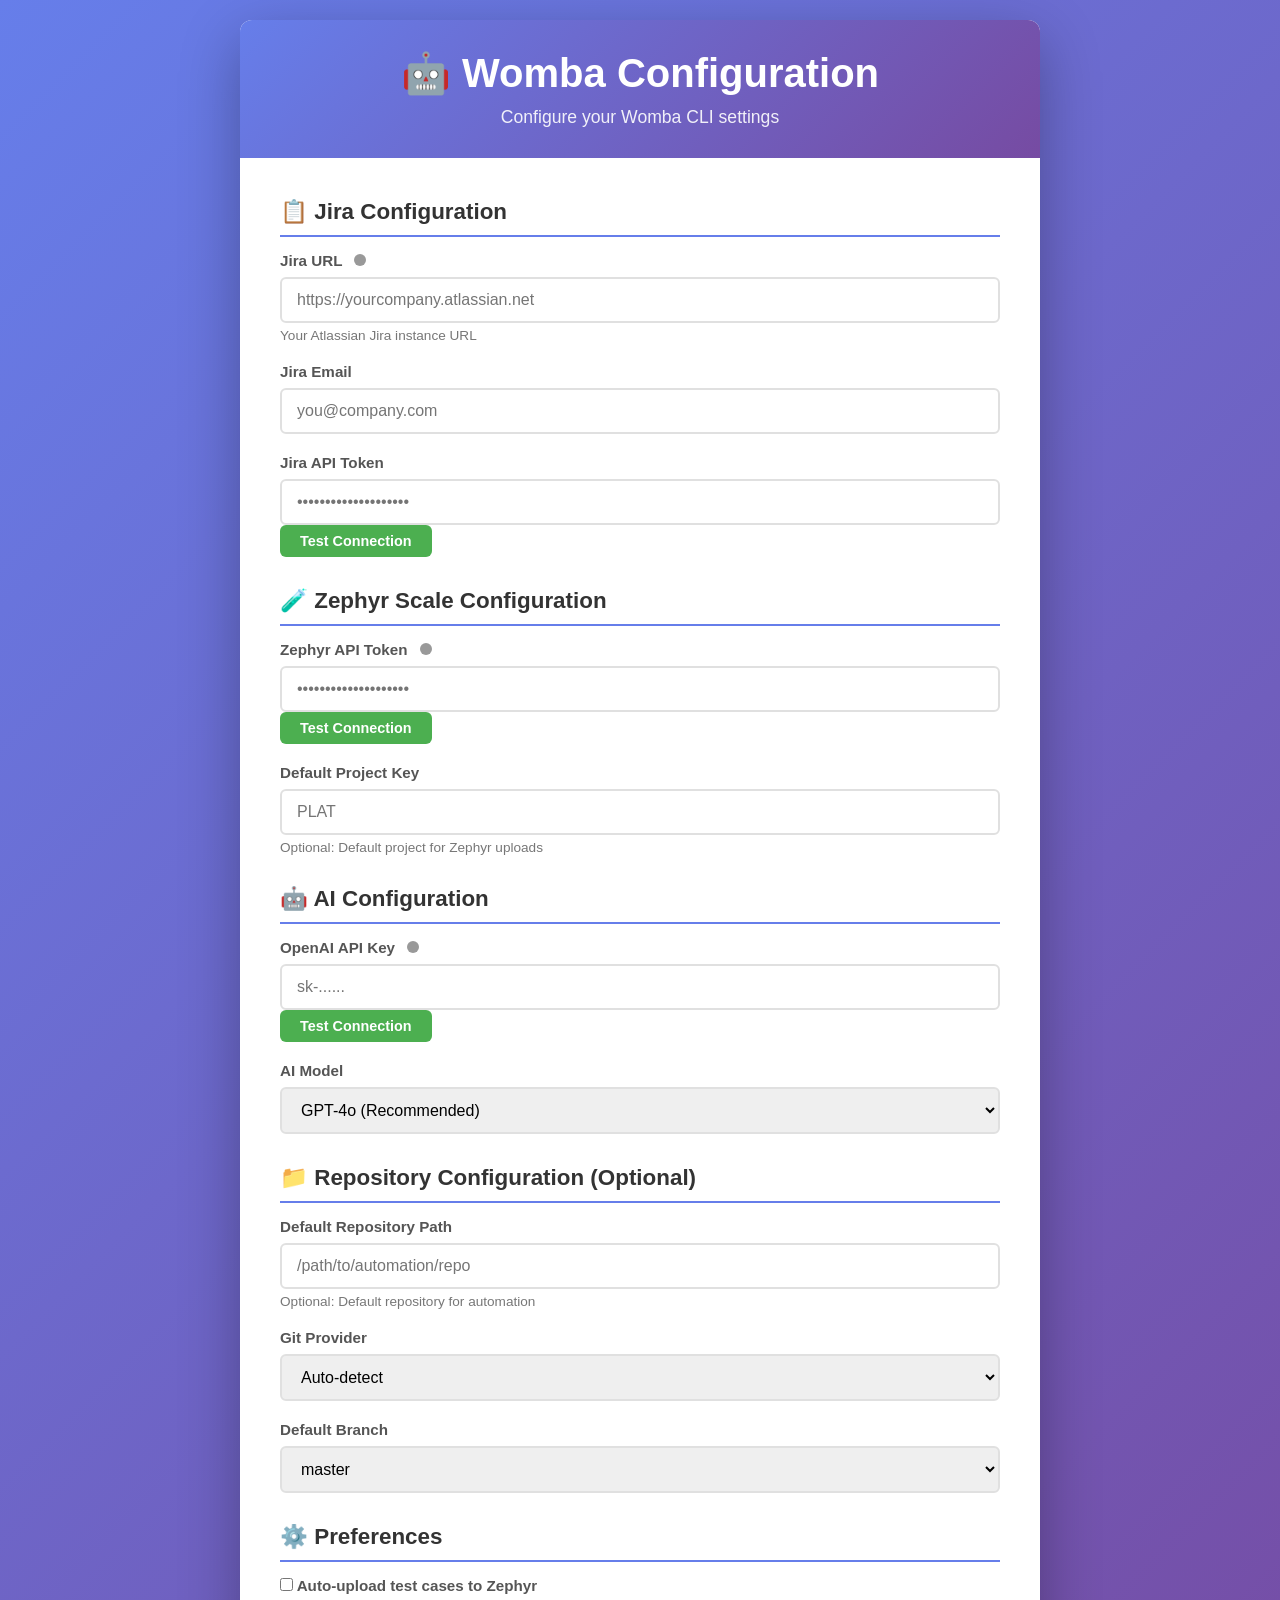
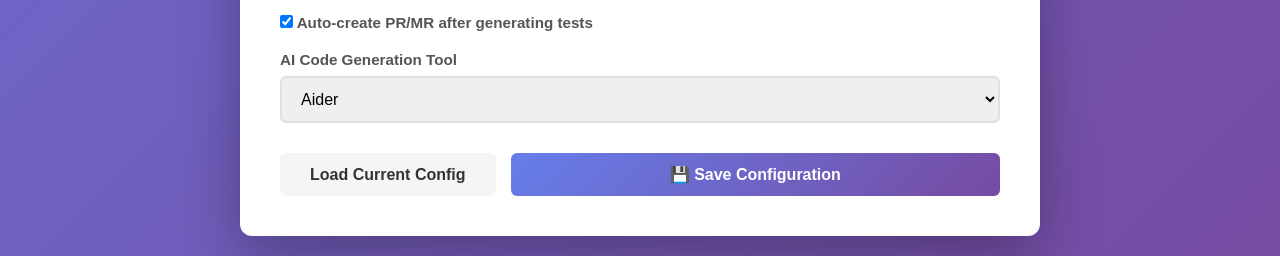
==== src/web/static/config.html @ de4aa622 "feat: Add web UI configuration page Phase 4 (Partial): Web UI for Configuration - Create beautiful, " ====
<!DOCTYPE html>
<html lang="en">
<head>
    <meta charset="UTF-8">
    <meta name="viewport" content="width=device-width, initial-scale=1.0">
    <title>Womba - Configuration</title>
    <style>
        * {
            margin: 0;
            padding: 0;
            box-sizing: border-box;
        }
        
        body {
            font-family: -apple-system, BlinkMacSystemFont, "Segoe UI", Roboto, "Helvetica Neue", Arial, sans-serif;
            background: linear-gradient(135deg, #667eea 0%, #764ba2 100%);
            min-height: 100vh;
            padding: 20px;
        }
        
        .container {
            max-width: 800px;
            margin: 0 auto;
            background: white;
            border-radius: 12px;
            box-shadow: 0 20px 60px rgba(0, 0, 0, 0.3);
            overflow: hidden;
        }
        
        .header {
            background: linear-gradient(135deg, #667eea 0%, #764ba2 100%);
            color: white;
            padding: 30px;
            text-align: center;
        }
        
        .header h1 {
            font-size: 2.5rem;
            margin-bottom: 10px;
        }
        
        .header p {
            opacity: 0.9;
            font-size: 1.1rem;
        }
        
        .content {
            padding: 40px;
        }
        
        .form-section {
            margin-bottom: 30px;
        }
        
        .form-section h2 {
            font-size: 1.4rem;
            color: #333;
            margin-bottom: 15px;
            padding-bottom: 10px;
            border-bottom: 2px solid #667eea;
        }
        
        .form-group {
            margin-bottom: 20px;
        }
        
        .form-group label {
            display: block;
            font-weight: 600;
            color: #555;
            margin-bottom: 8px;
            font-size: 0.95rem;
        }
        
        .form-group input[type="text"],
        .form-group input[type="password"],
        .form-group select {
            width: 100%;
            padding: 12px 15px;
            border: 2px solid #e0e0e0;
            border-radius: 6px;
            font-size: 1rem;
            transition: border-color 0.3s;
        }
        
        .form-group input:focus,
        .form-group select:focus {
            outline: none;
            border-color: #667eea;
        }
        
        .form-group small {
            display: block;
            color: #777;
            margin-top: 5px;
            font-size: 0.85rem;
        }
        
        .status-indicator {
            display: inline-block;
            width: 12px;
            height: 12px;
            border-radius: 50%;
            margin-left: 8px;
        }
        
        .status-indicator.valid {
            background: #4caf50;
        }
        
        .status-indicator.invalid {
            background: #f44336;
        }
        
        .status-indicator.unknown {
            background: #999;
        }
        
        .button-group {
            display: flex;
            gap: 15px;
            margin-top: 30px;
        }
        
        button {
            padding: 12px 30px;
            border: none;
            border-radius: 6px;
            font-size: 1rem;
            font-weight: 600;
            cursor: pointer;
            transition: all 0.3s;
        }
        
        button.primary {
            background: linear-gradient(135deg, #667eea 0%, #764ba2 100%);
            color: white;
            flex: 1;
        }
        
        button.primary:hover {
            transform: translateY(-2px);
            box-shadow: 0 8px 20px rgba(102, 126, 234, 0.4);
        }
        
        button.secondary {
            background: #f5f5f5;
            color: #333;
        }
        
        button.secondary:hover {
            background: #e0e0e0;
        }
        
        button.test {
            background: #4caf50;
            color: white;
            padding: 8px 20px;
            font-size: 0.9rem;
        }
        
        button.test:hover {
            background: #45a049;
        }
        
        .notification {
            padding: 15px;
            border-radius: 6px;
            margin-bottom: 20px;
            display: none;
        }
        
        .notification.success {
            background: #e8f5e9;
            color: #2e7d32;
            border-left: 4px solid #4caf50;
        }
        
        .notification.error {
            background: #ffebee;
            color: #c62828;
            border-left: 4px solid #f44336;
        }
        
        .notification.show {
            display: block;
        }
    </style>
</head>
<body>
    <div class="container">
        <div class="header">
            <h1>🤖 Womba Configuration</h1>
            <p>Configure your Womba CLI settings</p>
        </div>
        
        <div class="content">
            <div id="notification" class="notification"></div>
            
            <form id="configForm">
                <!-- Jira Settings -->
                <div class="form-section">
                    <h2>📋 Jira Configuration</h2>
                    
                    <div class="form-group">
                        <label for="jiraUrl">
                            Jira URL
                            <span class="status-indicator unknown" id="jiraStatus"></span>
                        </label>
                        <input type="text" id="jiraUrl" name="jira_url" placeholder="https://yourcompany.atlassian.net" required>
                        <small>Your Atlassian Jira instance URL</small>
                    </div>
                    
                    <div class="form-group">
                        <label for="jiraEmail">Jira Email</label>
                        <input type="text" id="jiraEmail" name="jira_email" placeholder="you@company.com">
                    </div>
                    
                    <div class="form-group">
                        <label for="jiraApiToken">Jira API Token</label>
                        <input type="password" id="jiraApiToken" name="jira_api_token" placeholder="••••••••••••••••••••" required>
                        <button type="button" class="test" onclick="testJiraConnection()">Test Connection</button>
                    </div>
                </div>
                
                <!-- Zephyr Settings -->
                <div class="form-section">
                    <h2>🧪 Zephyr Scale Configuration</h2>
                    
                    <div class="form-group">
                        <label for="zephyrApiToken">
                            Zephyr API Token
                            <span class="status-indicator unknown" id="zephyrStatus"></span>
                        </label>
                        <input type="password" id="zephyrApiToken" name="zephyr_api_token" placeholder="••••••••••••••••••••" required>
                        <button type="button" class="test" onclick="testZephyrConnection()">Test Connection</button>
                    </div>
                    
                    <div class="form-group">
                        <label for="projectKey">Default Project Key</label>
                        <input type="text" id="projectKey" name="project_key" placeholder="PLAT">
                        <small>Optional: Default project for Zephyr uploads</small>
                    </div>
                </div>
                
                <!-- AI Settings -->
                <div class="form-section">
                    <h2>🤖 AI Configuration</h2>
                    
                    <div class="form-group">
                        <label for="openaiApiKey">
                            OpenAI API Key
                            <span class="status-indicator unknown" id="openaiStatus"></span>
                        </label>
                        <input type="password" id="openaiApiKey" name="openai_api_key" placeholder="sk-......" required>
                        <button type="button" class="test" onclick="testOpenAIConnection()">Test Connection</button>
                    </div>
                    
                    <div class="form-group">
                        <label for="aiModel">AI Model</label>
                        <select id="aiModel" name="ai_model">
                            <option value="gpt-4o" selected>GPT-4o (Recommended)</option>
                            <option value="gpt-4-turbo">GPT-4 Turbo</option>
                            <option value="gpt-4">GPT-4</option>
                        </select>
                    </div>
                </div>
                
                <!-- Repository Settings -->
                <div class="form-section">
                    <h2>📁 Repository Configuration (Optional)</h2>
                    
                    <div class="form-group">
                        <label for="repoPath">Default Repository Path</label>
                        <input type="text" id="repoPath" name="repo_path" placeholder="/path/to/automation/repo">
                        <small>Optional: Default repository for automation</small>
                    </div>
                    
                    <div class="form-group">
                        <label for="gitProvider">Git Provider</label>
                        <select id="gitProvider" name="git_provider">
                            <option value="auto" selected>Auto-detect</option>
                            <option value="gitlab">GitLab</option>
                            <option value="github">GitHub</option>
                        </select>
                    </div>
                    
                    <div class="form-group">
                        <label for="defaultBranch">Default Branch</label>
                        <select id="defaultBranch" name="default_branch">
                            <option value="master" selected>master</option>
                            <option value="main">main</option>
                        </select>
                    </div>
                </div>
                
                <!-- Preferences -->
                <div class="form-section">
                    <h2>⚙️ Preferences</h2>
                    
                    <div class="form-group">
                        <label>
                            <input type="checkbox" id="autoUpload" name="auto_upload">
                            Auto-upload test cases to Zephyr
                        </label>
                    </div>
                    
                    <div class="form-group">
                        <label>
                            <input type="checkbox" id="autoCreatePR" name="auto_create_pr" checked>
                            Auto-create PR/MR after generating tests
                        </label>
                    </div>
                    
                    <div class="form-group">
                        <label for="aiTool">AI Code Generation Tool</label>
                        <select id="aiTool" name="ai_tool">
                            <option value="aider" selected>Aider</option>
                            <option value="cursor">Cursor</option>
                        </select>
                    </div>
                </div>
                
                <!-- Action Buttons -->
                <div class="button-group">
                    <button type="button" class="secondary" onclick="loadConfig()">Load Current Config</button>
                    <button type="submit" class="primary">💾 Save Configuration</button>
                </div>
            </form>
        </div>
    </div>
    
    <script>
        // Load configuration on page load
        window.addEventListener('DOMContentLoaded', loadConfig);
        
        async function loadConfig() {
            try {
                const response = await fetch('/api/v1/config');
                if (response.ok) {
                    const config = await response.json();
                    
                    // Populate form fields
                    Object.keys(config).forEach(key => {
                        const input = document.querySelector(`[name="${key}"]`);
                        if (input) {
                            if (input.type === 'checkbox') {
                                input.checked = config[key];
                            } else {
                                input.value = config[key] || '';
                            }
                        }
                    });
                    
                    showNotification('Configuration loaded successfully', 'success');
                }
            } catch (error) {
                console.error('Failed to load config:', error);
            }
        }
        
        document.getElementById('configForm').addEventListener('submit', async (e) => {
            e.preventDefault();
            
            const formData = new FormData(e.target);
            const config = Object.fromEntries(formData.entries());
            
            // Convert checkboxes
            config.auto_upload = document.getElementById('autoUpload').checked;
            config.auto_create_pr = document.getElementById('autoCreatePR').checked;
            
            try {
                const response = await fetch('/api/v1/config', {
                    method: 'POST',
                    headers: {
                        'Content-Type': 'application/json'
                    },
                    body: JSON.stringify(config)
                });
                
                if (response.ok) {
                    showNotification('✅ Configuration saved successfully!', 'success');
                } else {
                    showNotification('❌ Failed to save configuration', 'error');
                }
            } catch (error) {
                showNotification('❌ Error: ' + error.message, 'error');
            }
        });
        
        async function testJiraConnection() {
            const jiraUrl = document.getElementById('jiraUrl').value;
            const jiraToken = document.getElementById('jiraApiToken').value;
            
            if (!jiraUrl || !jiraToken) {
                showNotification('Please enter Jira URL and API token', 'error');
                return;
            }
            
            const indicator = document.getElementById('jiraStatus');
            indicator.className = 'status-indicator unknown';
            
            try {
                const response = await fetch('/api/v1/config/validate', {
                    method: 'POST',
                    headers: { 'Content-Type': 'application/json' },
                    body: JSON.stringify({ service: 'jira', jira_url: jiraUrl, jira_api_token: jiraToken })
                });
                
                if (response.ok) {
                    indicator.className = 'status-indicator valid';
                    showNotification('✅ Jira connection successful!', 'success');
                } else {
                    indicator.className = 'status-indicator invalid';
                    showNotification('❌ Jira connection failed', 'error');
                }
            } catch (error) {
                indicator.className = 'status-indicator invalid';
                showNotification('❌ Error: ' + error.message, 'error');
            }
        }
        
        async function testZephyrConnection() {
            // Similar to testJiraConnection
            showNotification('Zephyr validation coming soon!', 'success');
        }
        
        async function testOpenAIConnection() {
            // Similar to testJiraConnection
            showNotification('OpenAI validation coming soon!', 'success');
        }
        
        function showNotification(message, type) {
            const notification = document.getElementById('notification');
            notification.textContent = message;
            notification.className = `notification ${type} show`;
            
            setTimeout(() => {
                notification.classList.remove('show');
            }, 5000);
        }
    </script>
</body>
</html>
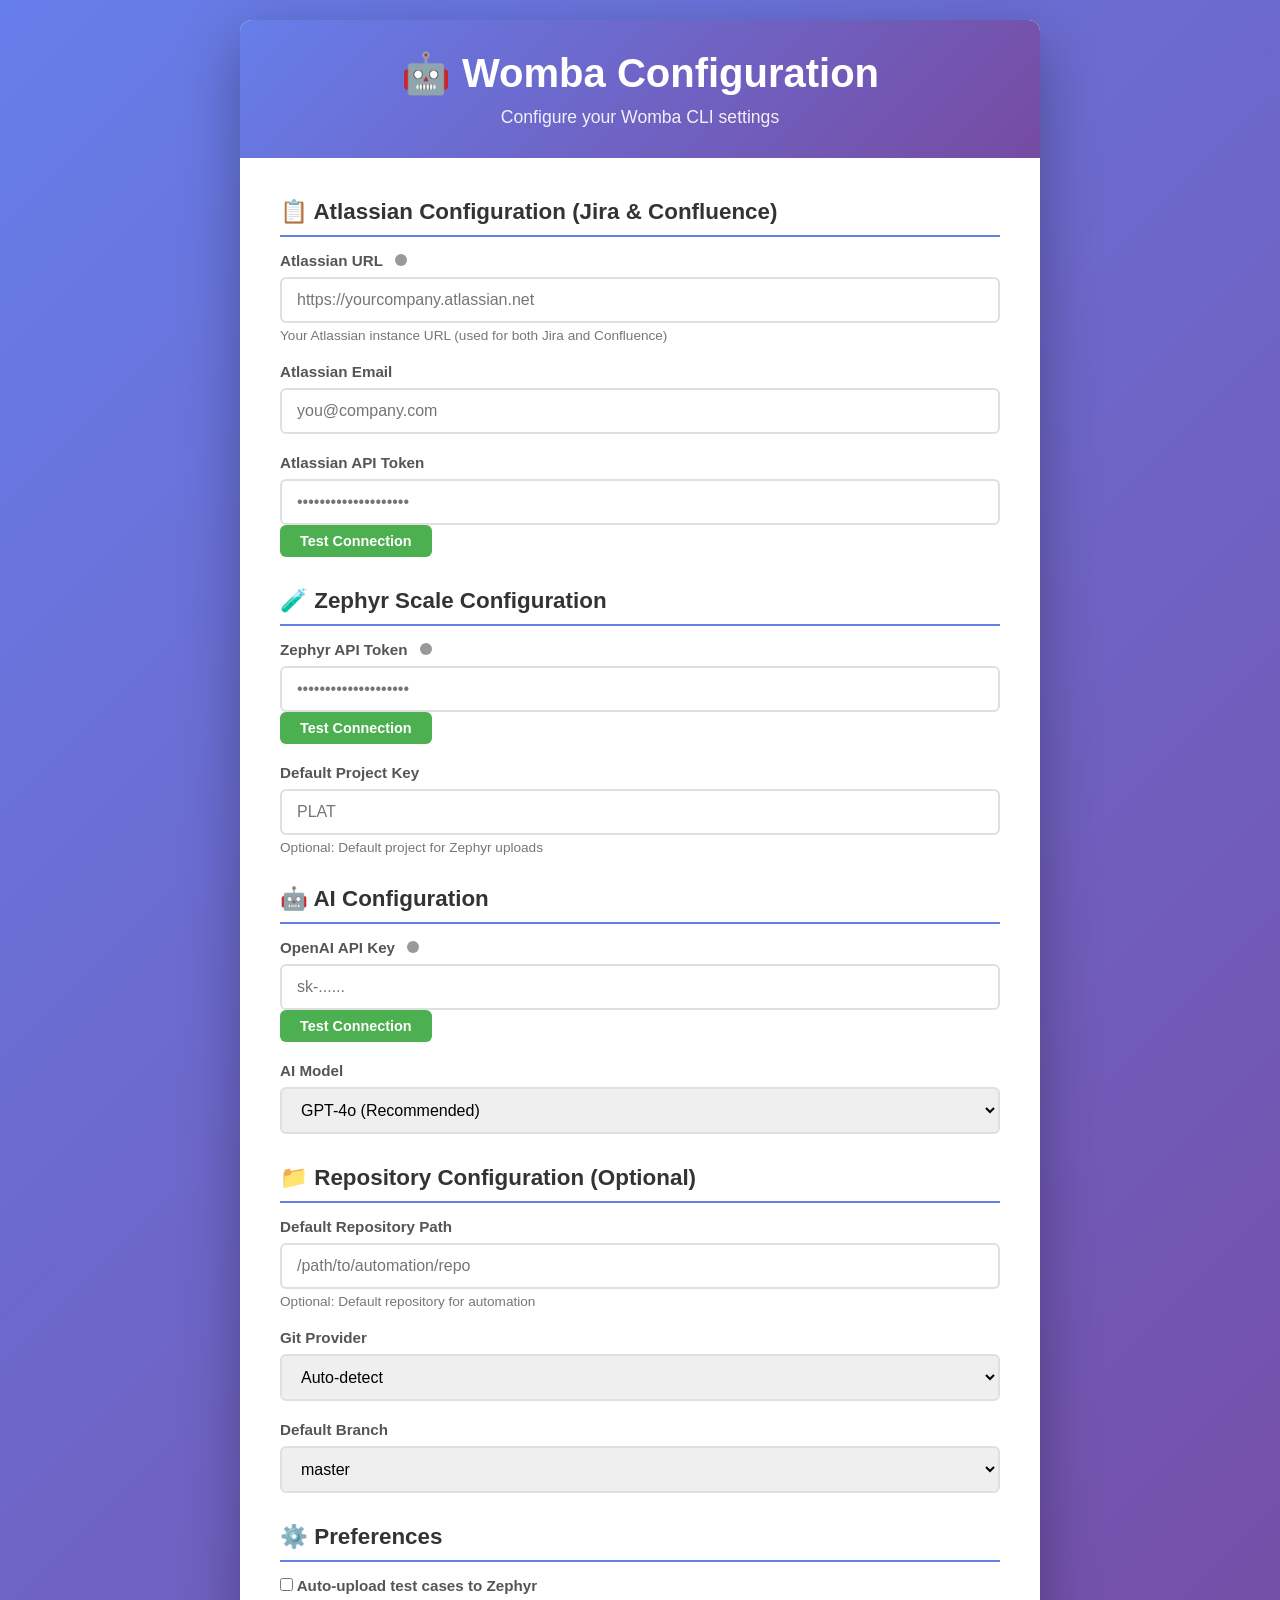
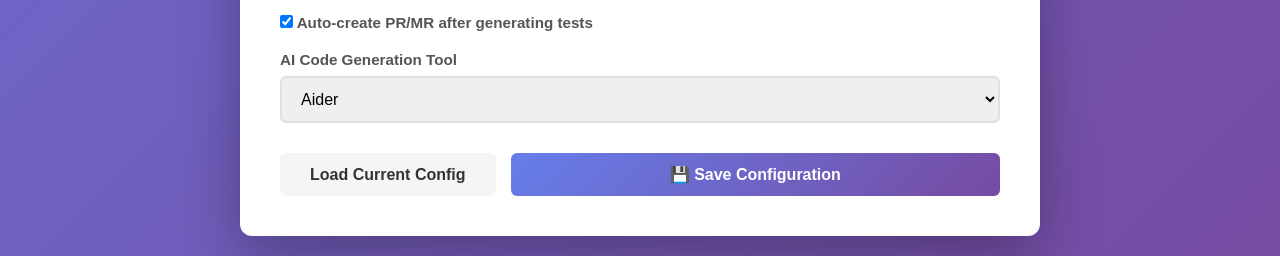
==== commit cb4d47de: "Set base logic for Jira/Atlassian clients, unified Atlassian Env variables to one, and fixed bug wit" ====
--- a/src/web/static/config.html
+++ b/src/web/static/config.html
@@ -198,28 +198,28 @@
             <div id="notification" class="notification"></div>
             
             <form id="configForm">
-                <!-- Jira Settings -->
+                <!-- Atlassian Settings -->
                 <div class="form-section">
-                    <h2>📋 Jira Configuration</h2>
-                    
-                    <div class="form-group">
-                        <label for="jiraUrl">
-                            Jira URL
-                            <span class="status-indicator unknown" id="jiraStatus"></span>
+                    <h2>📋 Atlassian Configuration (Jira & Confluence)</h2>
+                    
+                    <div class="form-group">
+                        <label for="atlassianUrl">
+                            Atlassian URL
+                            <span class="status-indicator unknown" id="atlassianStatus"></span>
                         </label>
-                        <input type="text" id="jiraUrl" name="jira_url" placeholder="https://yourcompany.atlassian.net" required>
-                        <small>Your Atlassian Jira instance URL</small>
-                    </div>
-                    
-                    <div class="form-group">
-                        <label for="jiraEmail">Jira Email</label>
-                        <input type="text" id="jiraEmail" name="jira_email" placeholder="you@company.com">
-                    </div>
-                    
-                    <div class="form-group">
-                        <label for="jiraApiToken">Jira API Token</label>
-                        <input type="password" id="jiraApiToken" name="jira_api_token" placeholder="••••••••••••••••••••" required>
-                        <button type="button" class="test" onclick="testJiraConnection()">Test Connection</button>
+                        <input type="text" id="atlassianUrl" name="atlassian_url" placeholder="https://yourcompany.atlassian.net" required>
+                        <small>Your Atlassian instance URL (used for both Jira and Confluence)</small>
+                    </div>
+                    
+                    <div class="form-group">
+                        <label for="atlassianEmail">Atlassian Email</label>
+                        <input type="text" id="atlassianEmail" name="atlassian_email" placeholder="you@company.com">
+                    </div>
+                    
+                    <div class="form-group">
+                        <label for="atlassianApiToken">Atlassian API Token</label>
+                        <input type="password" id="atlassianApiToken" name="atlassian_api_token" placeholder="••••••••••••••••••••" required>
+                        <button type="button" class="test" onclick="testAtlassianConnection()">Test Connection</button>
                     </div>
                 </div>
                 
@@ -388,31 +388,31 @@
             }
         });
         
-        async function testJiraConnection() {
-            const jiraUrl = document.getElementById('jiraUrl').value;
-            const jiraToken = document.getElementById('jiraApiToken').value;
-            
-            if (!jiraUrl || !jiraToken) {
-                showNotification('Please enter Jira URL and API token', 'error');
+        async function testAtlassianConnection() {
+            const atlassianUrl = document.getElementById('atlassianUrl').value;
+            const atlassianToken = document.getElementById('atlassianApiToken').value;
+            
+            if (!atlassianUrl || !atlassianToken) {
+                showNotification('Please enter Atlassian URL and API token', 'error');
                 return;
             }
             
-            const indicator = document.getElementById('jiraStatus');
+            const indicator = document.getElementById('atlassianStatus');
             indicator.className = 'status-indicator unknown';
             
             try {
                 const response = await fetch('/api/v1/config/validate', {
                     method: 'POST',
                     headers: { 'Content-Type': 'application/json' },
-                    body: JSON.stringify({ service: 'jira', jira_url: jiraUrl, jira_api_token: jiraToken })
+                    body: JSON.stringify({ service: 'jira', atlassian_url: atlassianUrl, atlassian_api_token: atlassianToken })
                 });
                 
                 if (response.ok) {
                     indicator.className = 'status-indicator valid';
-                    showNotification('✅ Jira connection successful!', 'success');
+                    showNotification('✅ Atlassian connection successful!', 'success');
                 } else {
                     indicator.className = 'status-indicator invalid';
-                    showNotification('❌ Jira connection failed', 'error');
+                    showNotification('❌ Atlassian connection failed', 'error');
                 }
             } catch (error) {
                 indicator.className = 'status-indicator invalid';
